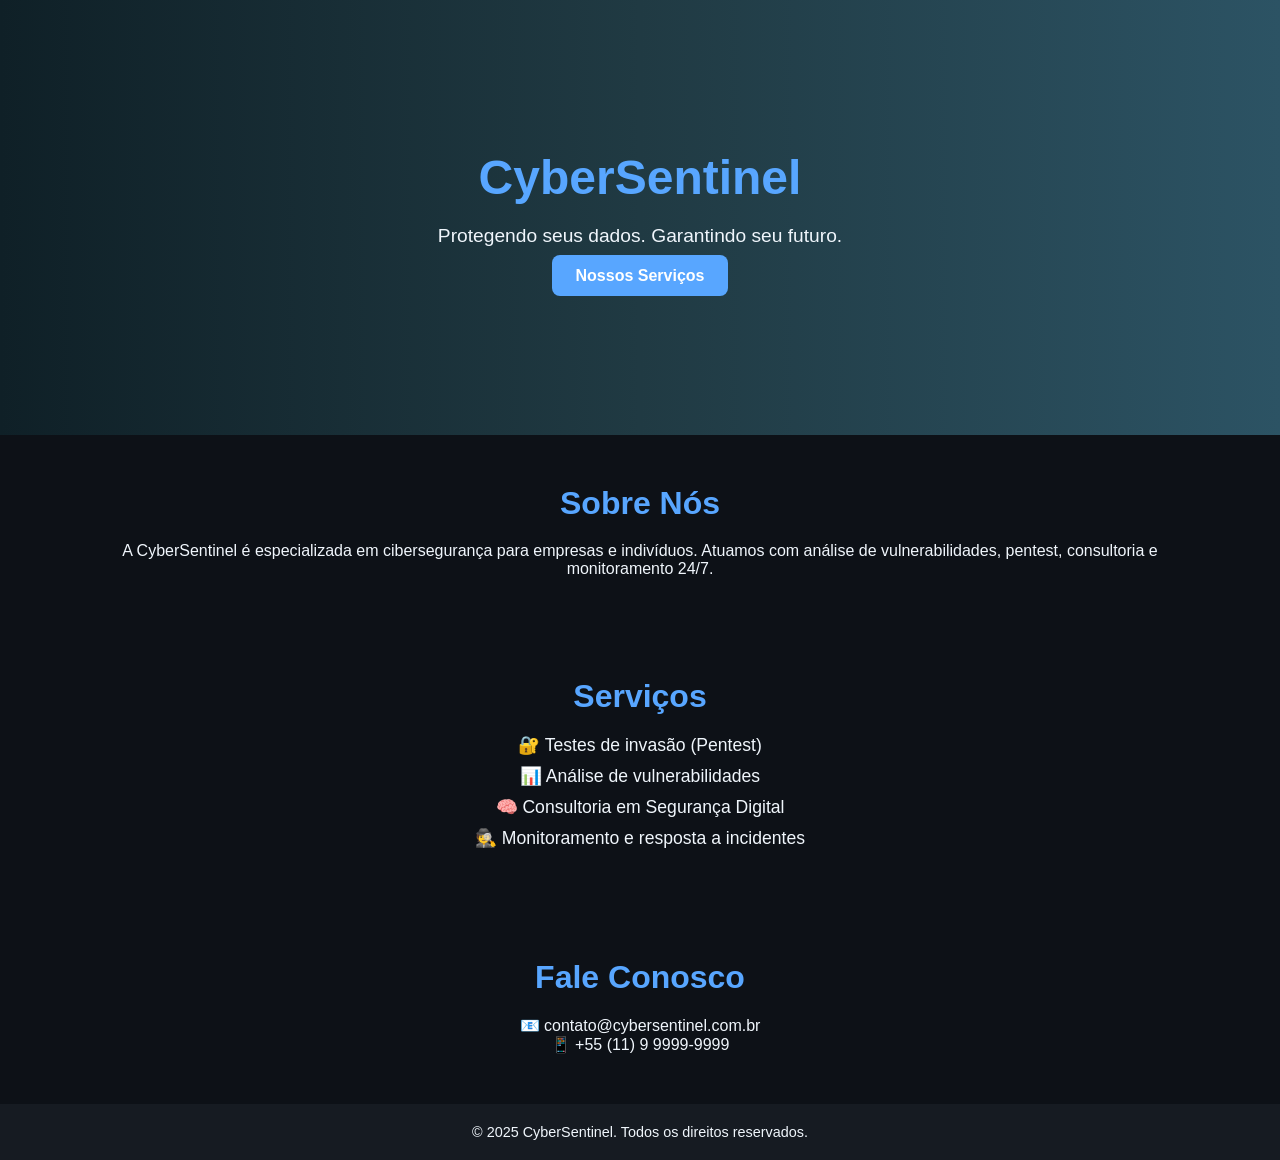
==== index.html @ cd1641e4 "Add files via upload" ====
<!DOCTYPE html>
<html lang="pt-br">
<head>
  <meta charset="UTF-8" />
  <meta name="viewport" content="width=device-width, initial-scale=1.0" />
  <title>CyberSentinel - Segurança da Informação</title>
  <link rel="stylesheet" href="style.css" />
  <link rel="stylesheet" href="https://unpkg.com/aos@2.3.1/dist/aos.css" />
</head>
<body>
  <header class="hero">
    <div class="container">
      <h1 data-aos="fade-down">CyberSentinel</h1>
      <p data-aos="fade-up">Protegendo seus dados. Garantindo seu futuro.</p>
      <a href="#servicos" class="btn" data-aos="zoom-in">Nossos Serviços</a>
    </div>
  </header>

  <section class="sobre" id="sobre">
    <div class="container" data-aos="fade-right">
      <h2>Sobre Nós</h2>
      <p>A CyberSentinel é especializada em cibersegurança para empresas e indivíduos. Atuamos com análise de vulnerabilidades, pentest, consultoria e monitoramento 24/7.</p>
    </div>
  </section>

  <section class="servicos" id="servicos">
    <div class="container" data-aos="fade-left">
      <h2>Serviços</h2>
      <ul>
        <li>🔐 Testes de invasão (Pentest)</li>
        <li>📊 Análise de vulnerabilidades</li>
        <li>🧠 Consultoria em Segurança Digital</li>
        <li>🕵️ Monitoramento e resposta a incidentes</li>
      </ul>
    </div>
  </section>

  <section class="contato" id="contato">
    <div class="container" data-aos="fade-up">
      <h2>Fale Conosco</h2>
      <p>📧 contato@cybersentinel.com.br</p>
      <p>📱 +55 (11) 9 9999-9999</p>
    </div>
  </section>

  <footer>
    <p>&copy; 2025 CyberSentinel. Todos os direitos reservados.</p>
  </footer>

  <script src="https://unpkg.com/aos@2.3.1/dist/aos.js"></script>
  <script src="script.js"></script>
</body>
</html>
---- style.css ----
* {
  margin: 0;
  padding: 0;
  box-sizing: border-box;
}

body {
  font-family: 'Segoe UI', Tahoma, Geneva, Verdana, sans-serif;
  background-color: #0d1117;
  color: #f0f6fc;
  scroll-behavior: smooth;
}

.container {
  max-width: 1100px;
  margin: auto;
  padding: 50px 20px;
  text-align: center;
}

.hero {
  background: linear-gradient(to right, #0f2027, #203a43, #2c5364);
  padding: 100px 20px;
  text-align: center;
}

.hero h1 {
  font-size: 3rem;
  color: #58a6ff;
}

.hero p {
  margin: 20px 0;
  font-size: 1.2rem;
}

.btn {
  padding: 12px 24px;
  background-color: #58a6ff;
  color: #fff;
  border: none;
  text-decoration: none;
  font-weight: bold;
  border-radius: 8px;
  transition: background 0.3s ease;
}

.btn:hover {
  background-color: #1f6feb;
}

section h2 {
  font-size: 2rem;
  margin-bottom: 20px;
  color: #58a6ff;
}

ul {
  list-style: none;
}

ul li {
  margin: 10px 0;
  font-size: 1.1rem;
}

footer {
  background-color: #161b22;
  padding: 20px;
  text-align: center;
  font-size: 0.9rem;
}
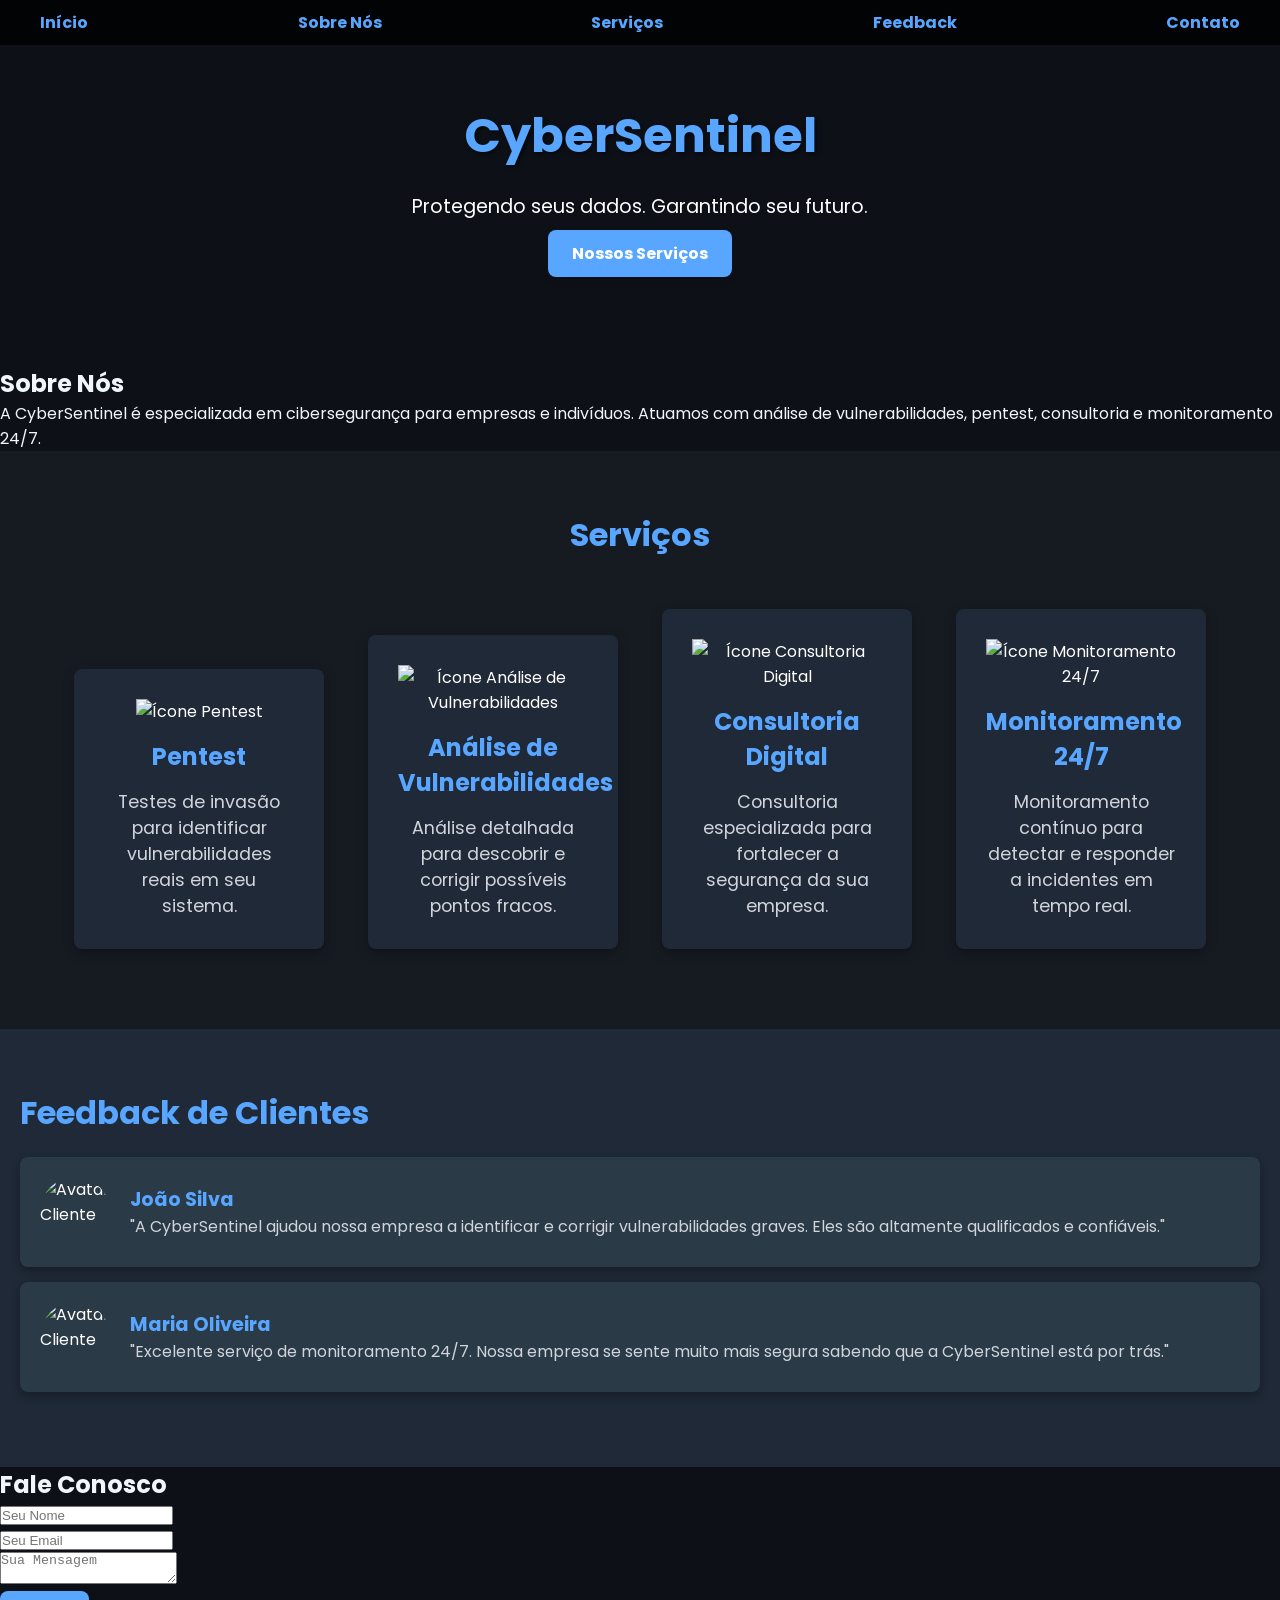
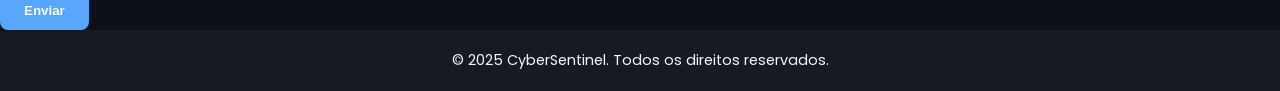
==== commit 7e0db314: "Update index.html" ====
--- a/index.html
+++ b/index.html
@@ -1,53 +1,460 @@
 <!DOCTYPE html>
 <html lang="pt-br">
+
 <head>
-  <meta charset="UTF-8" />
-  <meta name="viewport" content="width=device-width, initial-scale=1.0" />
-  <title>CyberSentinel - Segurança da Informação</title>
-  <link rel="stylesheet" href="style.css" />
-  <link rel="stylesheet" href="https://unpkg.com/aos@2.3.1/dist/aos.css" />
+    <meta charset="UTF-8" />
+    <meta name="viewport" content="width=device-width, initial-scale=1.0" />
+    <meta name="description"
+        content="CyberSentinel oferece soluções de segurança cibernética para proteger dados e informações. Consultoria, pentest e monitoramento 24/7." />
+    <meta name="keywords" content="segurança cibernética, pentest, monitoramento, vulnerabilidades, consultoria" />
+    <title>CyberSentinel - Segurança da Informação</title>
+    <!-- Inclusão da fonte Poppins -->
+    <link href="https://fonts.googleapis.com/css2?family=Poppins:wght@300;400;500;600&display=swap" rel="stylesheet">
+    <!-- Inclusão do AOS para animações -->
+    <link rel="stylesheet" href="https://unpkg.com/aos@2.3.1/dist/aos.css" />
+    <!-- Inclusão do FontAwesome para ícones -->
+    <script src="https://kit.fontawesome.com/a076d05399.js" crossorigin="anonymous"></script>
+    <script src="https://cdn.jsdelivr.net/particles.js/2.0.0/particles.min.js"></script>
+    <style>
+        /* CSS GLOBAL */
+        * {
+            margin: 0;
+            padding: 0;
+            box-sizing: border-box;
+        }
+
+        body {
+            font-family: 'Poppins', sans-serif;
+            background-color: #0d1117;
+            color: #f0f6fc;
+            scroll-behavior: smooth;
+        }
+
+        /* Adicionando o efeito de partículas */
+        #particles-js {
+            position: absolute;
+            width: 100%;
+            height: 100%;
+            top: 0;
+            left: 0;
+            z-index: -1;
+        }
+
+        /* Estilo da seção HERO */
+        .hero {
+            background-image: url('https://wallpapers.com/images/featured/seguranca-cibernetica-ivcowv89j1g1ff4m.jpg');
+            background-size: cover;
+            background-position: center;
+            padding: 100px 20px;
+            text-align: center;
+            color: #fff;
+            position: relative;
+        }
+
+        .hero h1 {
+            font-size: 3rem;
+            color: #58a6ff;
+            text-shadow: 2px 2px 4px rgba(0, 0, 0, 0.6);
+        }
+
+        .hero p {
+            margin: 20px 0;
+            font-size: 1.2rem;
+        }
+
+        .btn {
+            padding: 12px 24px;
+            background-color: #58a6ff;
+            color: #fff;
+            border: none;
+            text-decoration: none;
+            font-weight: bold;
+            border-radius: 8px;
+            transition: background 0.3s ease, transform 0.3s ease;
+            box-shadow: 0px 4px 8px rgba(0, 0, 0, 0.1);
+        }
+
+        .btn:hover {
+            background-color: #1f6feb;
+            transform: scale(1.1);
+            animation: pulse 0.5s ease-in-out;
+        }
+
+        @keyframes pulse {
+            0% {
+                transform: scale(1);
+            }
+
+            50% {
+                transform: scale(1.1);
+            }
+
+            100% {
+                transform: scale(1);
+            }
+        }
+
+        /* Estilos para a seção de SERVIÇOS */
+        .servicos {
+            background-color: #161b22;
+            padding: 60px 20px;
+            color: #fff;
+            text-align: center;
+        }
+
+        .servicos h2 {
+            font-size: 2rem;
+            margin-bottom: 30px;
+            color: #58a6ff;
+        }
+
+        .service-card {
+            display: inline-block;
+            width: 250px;
+            background: #1f2937;
+            margin: 20px;
+            padding: 30px;
+            border-radius: 8px;
+            text-align: center;
+            transition: transform 0.3s ease, box-shadow 0.3s ease;
+            box-shadow: 0px 4px 12px rgba(0, 0, 0, 0.3);
+        }
+
+        .service-card:hover {
+            transform: translateY(-10px);
+            box-shadow: 0px 6px 18px rgba(0, 0, 0, 0.5);
+        }
+
+        .service-card h3 {
+            font-size: 1.5rem;
+            margin-bottom: 15px;
+            color: #58a6ff;
+        }
+
+        .service-card p {
+            font-size: 1.1rem;
+            color: #d1d5db;
+        }
+
+        .service-card img {
+            width: 50px;
+            height: 50px;
+            margin-bottom: 15px;
+        }
+
+        .social-icons a {
+            font-size: 2rem;
+            color: #58a6ff;
+            margin: 0 15px;
+            transition: color 0.3s ease;
+        }
+
+        .social-icons a:hover {
+            color: #1f6feb;
+        }
+
+        footer {
+            background-color: #161b22;
+            padding: 20px;
+            text-align: center;
+            font-size: 0.9rem;
+        }
+
+        /* Responsividade */
+        @media (max-width: 768px) {
+            .hero h1 {
+                font-size: 2.5rem;
+            }
+
+            .btn {
+                padding: 10px 20px;
+            }
+
+            .service-card {
+                width: 100%;
+                margin: 10px 0;
+            }
+        }
+
+        /* Estilo da seção Feedback */
+        .feedback-section {
+            padding: 60px 20px;
+            background-color: #1f2937;
+            color: #fff;
+        }
+
+        .feedback-section h2 {
+            font-size: 2rem;
+            color: #58a6ff;
+            margin-bottom: 20px;
+        }
+
+        .feedback-card {
+            background-color: #2a3a47;
+            padding: 20px;
+            border-radius: 8px;
+            margin: 15px 0;
+            box-shadow: 0 4px 10px rgba(0, 0, 0, 0.3);
+            transition: transform 0.3s ease, box-shadow 0.3s ease;
+            display: flex;
+            align-items: center;
+            justify-content: start;
+        }
+
+        .feedback-card:hover {
+            transform: translateY(-10px);
+            box-shadow: 0 6px 18px rgba(0, 0, 0, 0.5);
+        }
+
+        .feedback-card img {
+            width: 70px;
+            height: 70px;
+            border-radius: 50%;
+            margin-right: 20px;
+        }
+
+        .feedback-card .name {
+            font-size: 1.2rem;
+            font-weight: bold;
+            color: #58a6ff;
+        }
+
+        .feedback-card .message {
+            font-size: 1rem;
+            color: #d1d5db;
+        }
+
+        /* Ajustando as redes sociais acima da seção Hero */
+        .social-icons {
+            position: absolute;
+            top: 20px;
+            right: 20px;
+            z-index: 10;
+        }
+
+        /* Menu Interativo */
+        .navbar {
+            position: fixed;
+            top: 0;
+            left: 0;
+            width: 100%;
+            background: rgba(0, 0, 0, 0.8);
+            padding: 10px 20px;
+            display: flex;
+            justify-content: space-between;
+            align-items: center;
+            z-index: 20;
+        }
+
+        .navbar a {
+            color: #58a6ff;
+            text-decoration: none;
+            font-weight: bold;
+            margin: 0 20px;
+            transition: color 0.3s ease;
+        }
+
+        .navbar a:hover {
+            color: #1f6feb;
+        }
+    </style>
 </head>
+
 <body>
-  <header class="hero">
-    <div class="container">
-      <h1 data-aos="fade-down">CyberSentinel</h1>
-      <p data-aos="fade-up">Protegendo seus dados. Garantindo seu futuro.</p>
-      <a href="#servicos" class="btn" data-aos="zoom-in">Nossos Serviços</a>
+    <!-- Menu Interativo -->
+    <nav class="navbar">
+        <a href="#hero">Início</a>
+        <a href="#sobre">Sobre Nós</a>
+        <a href="#servicos">Serviços</a>
+        <a href="#feedback">Feedback</a>
+        <a href="#contato">Contato</a>
+    </nav>
+
+    <!-- REDES SOCIAIS NO CANTO SUPERIOR DIREITO -->
+    <div class="social-icons">
+        <a href="https://facebook.com" class="social-icon"><i class="fab fa-facebook"></i></a>
+        <a href="https://twitter.com" class="social-icon"><i class="fab fa-twitter"></i></a>
+        <a href="https://linkedin.com" class="social-icon"><i class="fab fa-linkedin"></i></a>
     </div>
-  </header>
-
-  <section class="sobre" id="sobre">
-    <div class="container" data-aos="fade-right">
-      <h2>Sobre Nós</h2>
-      <p>A CyberSentinel é especializada em cibersegurança para empresas e indivíduos. Atuamos com análise de vulnerabilidades, pentest, consultoria e monitoramento 24/7.</p>
-    </div>
-  </section>
-
-  <section class="servicos" id="servicos">
-    <div class="container" data-aos="fade-left">
-      <h2>Serviços</h2>
-      <ul>
-        <li>🔐 Testes de invasão (Pentest)</li>
-        <li>📊 Análise de vulnerabilidades</li>
-        <li>🧠 Consultoria em Segurança Digital</li>
-        <li>🕵️ Monitoramento e resposta a incidentes</li>
-      </ul>
-    </div>
-  </section>
-
-  <section class="contato" id="contato">
-    <div class="container" data-aos="fade-up">
-      <h2>Fale Conosco</h2>
-      <p>📧 contato@cybersentinel.com.br</p>
-      <p>📱 +55 (11) 9 9999-9999</p>
-    </div>
-  </section>
-
-  <footer>
-    <p>&copy; 2025 CyberSentinel. Todos os direitos reservados.</p>
-  </footer>
-
-  <script src="https://unpkg.com/aos@2.3.1/dist/aos.js"></script>
-  <script src="script.js"></script>
+
+    <!-- SEÇÃO HERO -->
+    <header class="hero" id="hero">
+        <div id="particles-js"></div>
+        <div class="container">
+            <h1 data-aos="fade-down">CyberSentinel</h1>
+            <p data-aos="fade-up">Protegendo seus dados. Garantindo seu futuro.</p>
+            <a href="#servicos" class="btn" data-aos="zoom-in">Nossos Serviços</a>
+        </div>
+    </header>
+
+    <!-- SEÇÃO SOBRE -->
+    <section class="sobre" id="sobre">
+        <div class="container" data-aos="fade-right">
+            <h2>Sobre Nós</h2>
+            <p>A CyberSentinel é especializada em cibersegurança para empresas e indivíduos. Atuamos com análise de
+                vulnerabilidades, pentest, consultoria e monitoramento 24/7.</p>
+        </div>
+    </section>
+
+    <!-- SEÇÃO SERVIÇOS -->
+    <section class="servicos" id="servicos">
+        <div class="container" data-aos="fade-left">
+            <h2>Serviços</h2>
+            <div class="service-card" data-aos="zoom-in" data-aos-delay="100">
+                <img src="https://encrypted-tbn0.gstatic.com/images?q=tbn:ANd9GcQRr1eYI0OAPCN30xiQvsGrLA5TLeiziCb1Kg&s"
+                    alt="Ícone Pentest">
+                <h3>Pentest</h3>
+                <p>Testes de invasão para identificar vulnerabilidades reais em seu sistema.</p>
+            </div>
+            <div class="service-card" data-aos="zoom-in" data-aos-delay="200">
+                <img src="https://encrypted-tbn0.gstatic.com/images?q=tbn:ANd9GcRwndGX9EB9E2AY7FvC5d1RxBGvM9yfl_ioig&s"
+                    alt="Ícone Análise de Vulnerabilidades">
+                <h3>Análise de Vulnerabilidades</h3>
+                <p>Análise detalhada para descobrir e corrigir possíveis pontos fracos.</p>
+            </div>
+            <div class="service-card" data-aos="zoom-in" data-aos-delay="300">
+                <img src="https://img.freepik.com/vetores-premium/ilustracao-vetorial-de-conceito-de-tecnologia-com-elementos-de-estilo-plano-de-design-de-consultoria_1226483-4088.jpg?semt=ais_hybrid&w=740"
+                    alt="Ícone Consultoria Digital">
+                <h3>Consultoria Digital</h3>
+                <p>Consultoria especializada para fortalecer a segurança da sua empresa.</p>
+            </div>
+            <div class="service-card" data-aos="zoom-in" data-aos-delay="400">
+                <img src="https://encrypted-tbn0.gstatic.com/images?q=tbn:ANd9GcQo4oqRuSRe3MHFH_8yoaYFVNonw5EitlNg-w&s"
+                    alt="Ícone Monitoramento 24/7">
+                <h3>Monitoramento 24/7</h3>
+                <p>Monitoramento contínuo para detectar e responder a incidentes em tempo real.</p>
+            </div>
+        </div>
+    </section>
+
+    <!-- SEÇÃO FEEDBACK -->
+    <section class="feedback-section" id="feedback">
+        <div class="container" data-aos="fade-up">
+            <h2>Feedback de Clientes</h2>
+            <div class="feedback-card" data-aos="zoom-in" data-aos-delay="100">
+                <img src="https://via.placeholder.com/70" alt="Avatar Cliente">
+                <div>
+                    <div class="name">João Silva</div>
+                    <div class="message">"A CyberSentinel ajudou nossa empresa a identificar e corrigir vulnerabilidades
+                        graves. Eles são altamente qualificados e confiáveis."</div>
+                </div>
+            </div>
+            <div class="feedback-card" data-aos="zoom-in" data-aos-delay="200">
+                <img src="https://via.placeholder.com/70" alt="Avatar Cliente">
+                <div>
+                    <div class="name">Maria Oliveira</div>
+                    <div class="message">"Excelente serviço de monitoramento 24/7. Nossa empresa se sente muito mais
+                        segura sabendo que a CyberSentinel está por trás."</div>
+                </div>
+            </div>
+        </div>
+    </section>
+
+    <!-- SEÇÃO CONTATO -->
+    <section class="contato" id="contato">
+        <div class="container" data-aos="fade-up">
+            <h2>Fale Conosco</h2>
+            <form action="" method="POST">
+                <input type="text" placeholder="Seu Nome" required><br>
+                <input type="email" placeholder="Seu Email" required><br>
+                <textarea placeholder="Sua Mensagem" required></textarea><br>
+                <button type="submit" class="btn">Enviar</button>
+            </form>
+        </div>
+    </section>
+
+    <!-- RODAPÉ -->
+    <footer>
+        <p>&copy; 2025 CyberSentinel. Todos os direitos reservados.</p>
+    </footer>
+
+    <!-- SCRIPT AOS PARA ANIMAÇÕES -->
+    <script src="https://unpkg.com/aos@2.3.1/dist/aos.js"></script>
+    <script>
+        // Inicialização do AOS
+        AOS.init({
+            duration: 1200,
+        });
+
+        // Partículas
+        particlesJS("particles-js", {
+            particles: {
+                number: {
+                    value: 80,
+                    density: {
+                        enable: true,
+                        value_area: 800
+                    }
+                },
+                color: {
+                    value: "#ffffff"
+                },
+                shape: {
+                    type: "circle",
+                    stroke: {
+                        width: 0,
+                        color: "#000000"
+                    }
+                },
+                opacity: {
+                    value: 0.5,
+                    random: true,
+                    anim: {
+                        enable: true,
+                        speed: 1,
+                        opacity_min: 0.1,
+                        sync: false
+                    }
+                },
+                size: {
+                    value: 3,
+                    random: true,
+                    anim: {
+                        enable: true,
+                        speed: 40,
+                        size_min: 0.1,
+                        sync: false
+                    }
+                },
+                line_linked: {
+                    enable: true,
+                    distance: 150,
+                    color: "#ffffff",
+                    opacity: 0.4,
+                    width: 1
+                },
+                move: {
+                    enable: true,
+                    speed: 6,
+                    direction: "none",
+                    random: true,
+                    straight: false,
+                    out_mode: "out",
+                    bounce: false,
+                    attract: {
+                        enable: false,
+                        rotateX: 600,
+                        rotateY: 1200
+                    }
+                }
+            },
+            interactivity: {
+                detect_on: "canvas",
+                events: {
+                    onhover: {
+                        enable: true,
+                        mode: "repulse"
+                    },
+                    onclick: {
+                        enable: true,
+                        mode: "push"
+                    },
+                    resize: true
+                }
+            },
+            retina_detect: true
+        });
+    </script>
 </body>
+
 </html>
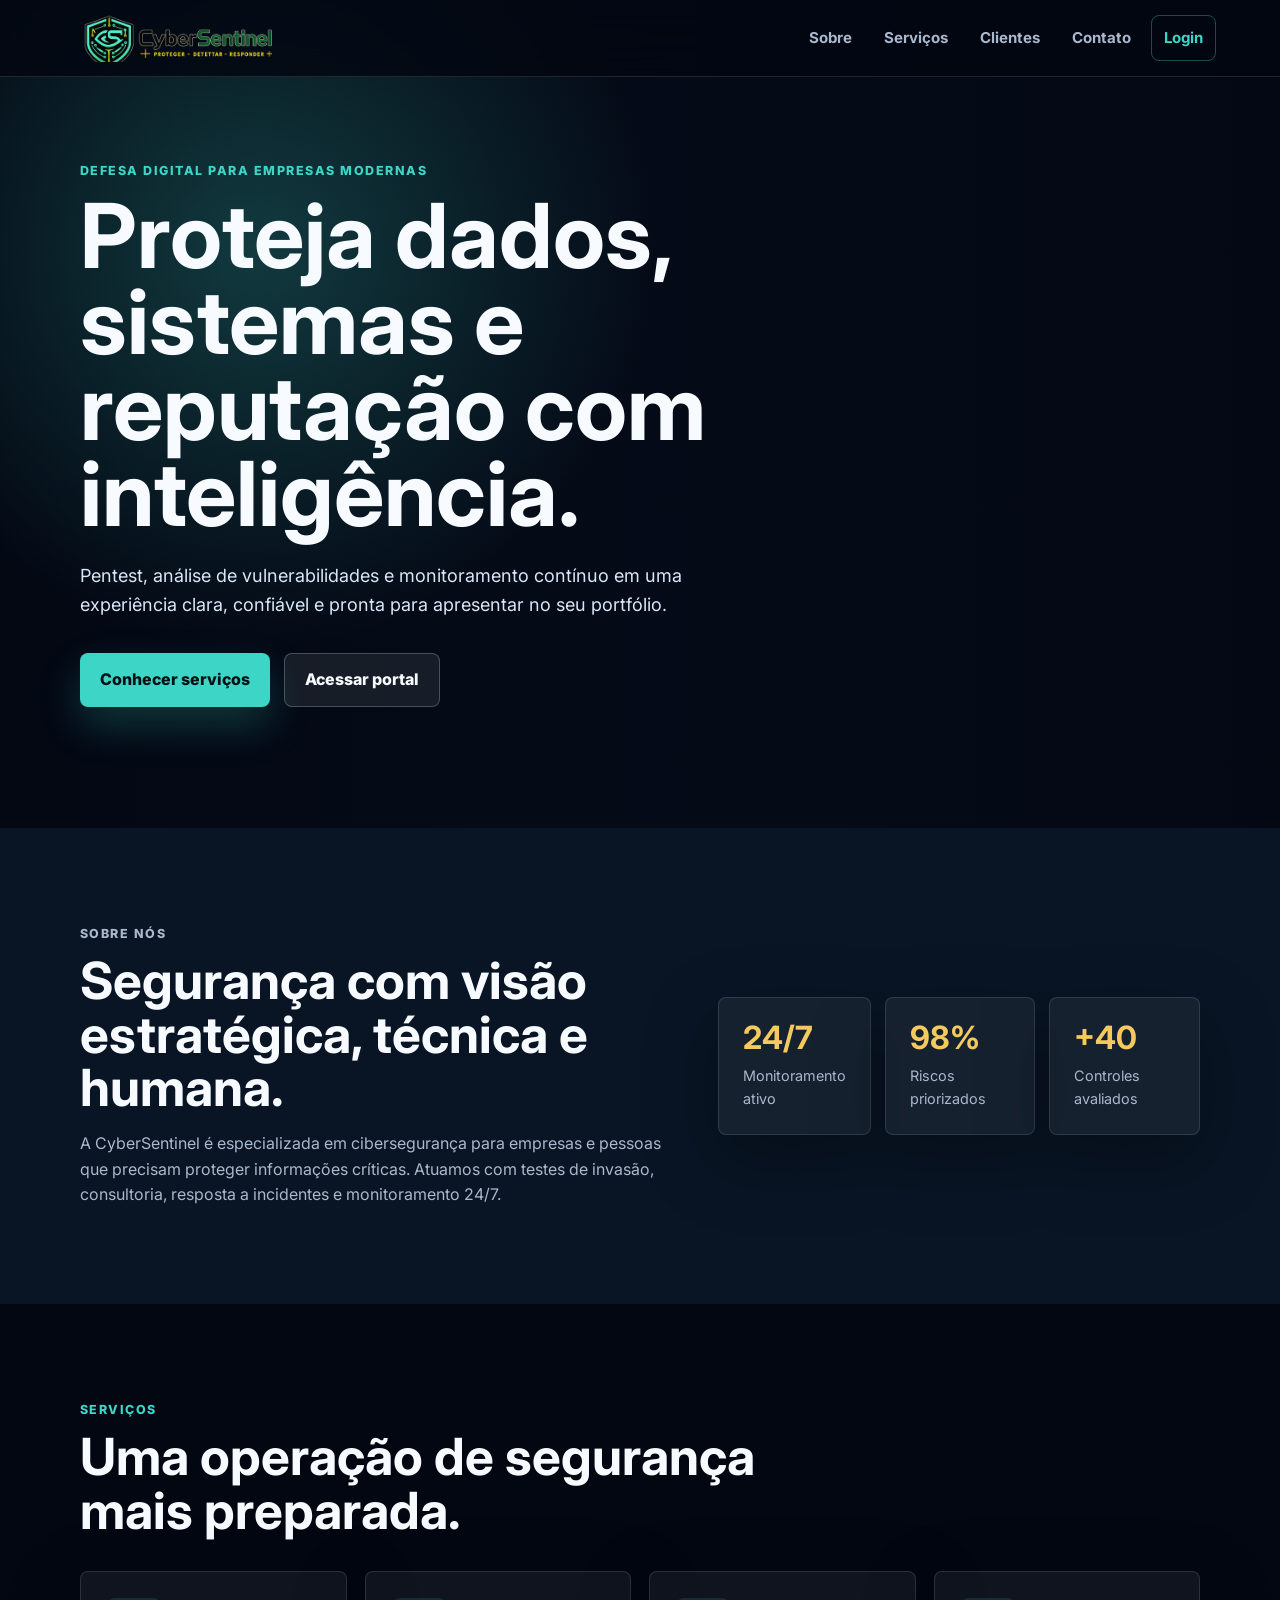
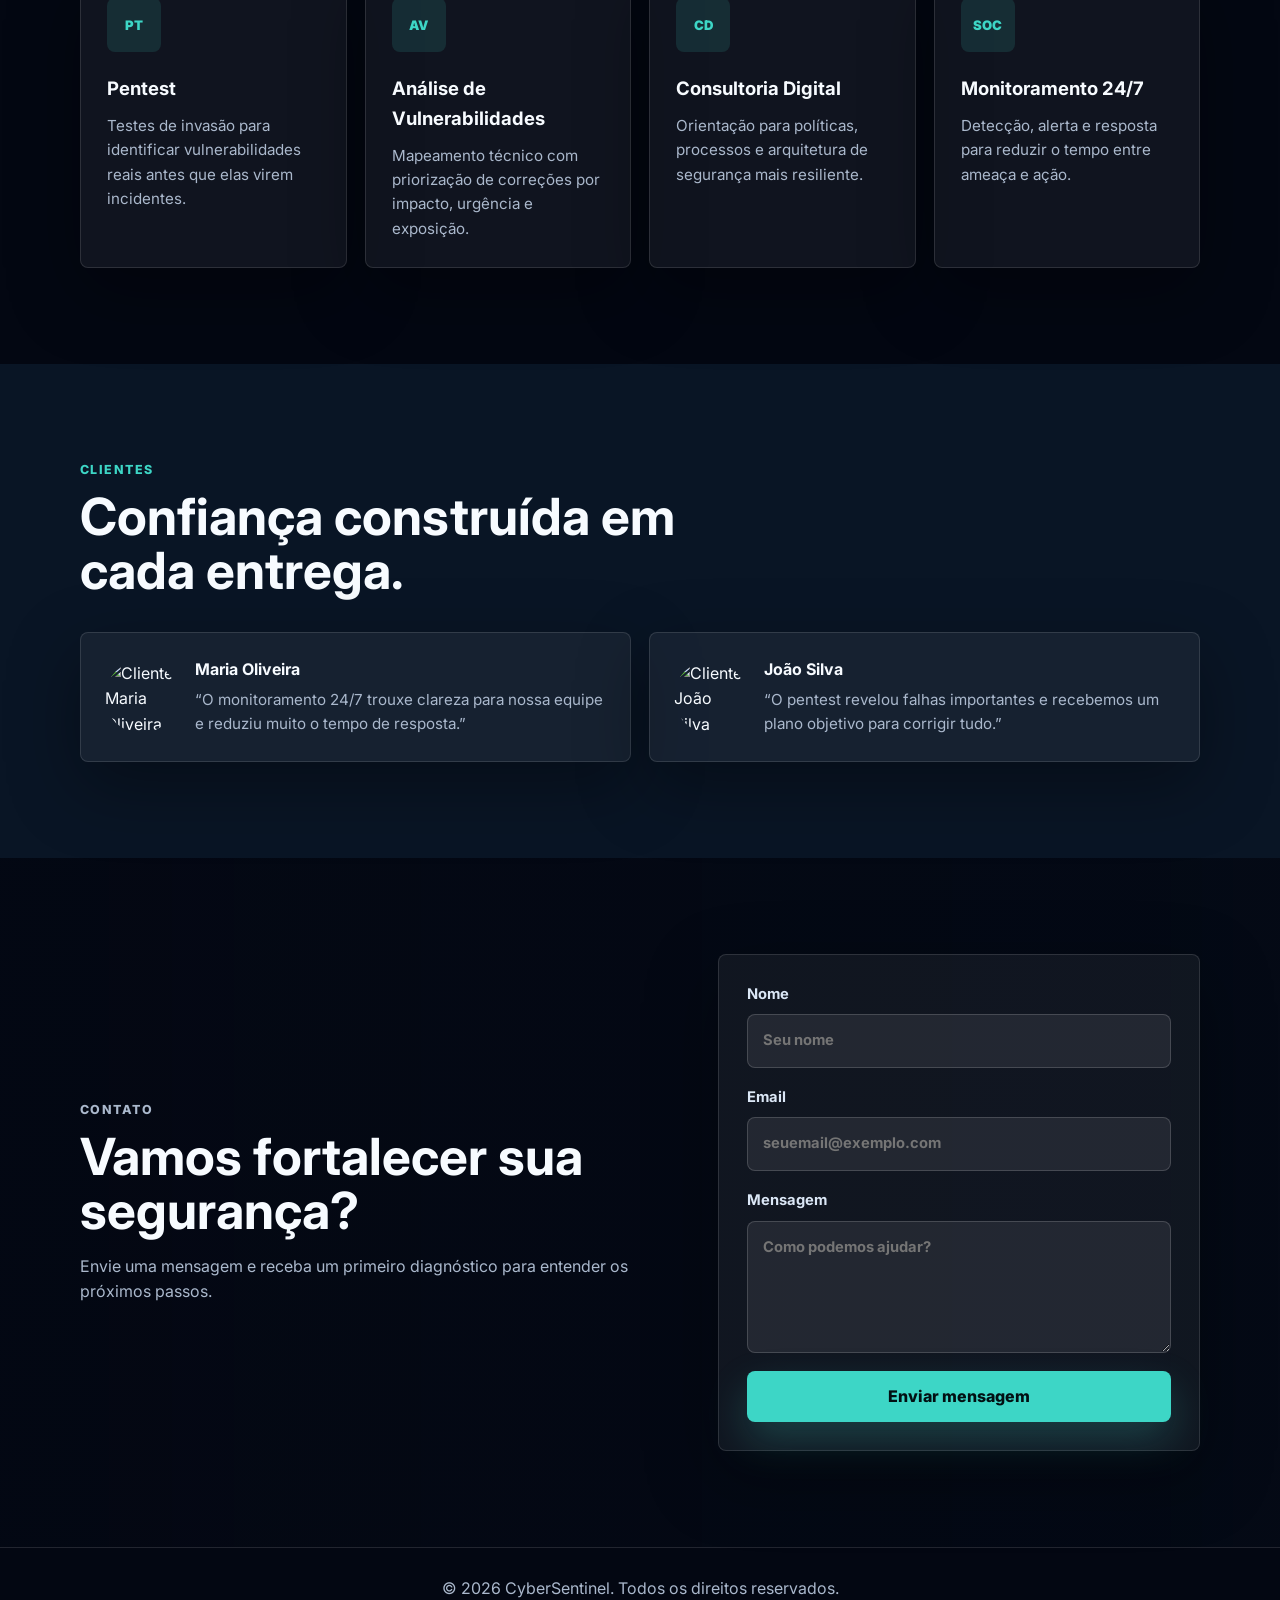
==== commit 41166619: "Add files via upload" ====
--- a/index.html
+++ b/index.html
@@ -2,459 +2,175 @@
 <html lang="pt-br">
 
 <head>
-    <meta charset="UTF-8" />
-    <meta name="viewport" content="width=device-width, initial-scale=1.0" />
+    <meta charset="UTF-8">
+    <meta name="viewport" content="width=device-width, initial-scale=1.0">
     <meta name="description"
-        content="CyberSentinel oferece soluções de segurança cibernética para proteger dados e informações. Consultoria, pentest e monitoramento 24/7." />
-    <meta name="keywords" content="segurança cibernética, pentest, monitoramento, vulnerabilidades, consultoria" />
-    <title>CyberSentinel - Segurança da Informação</title>
-    <!-- Inclusão da fonte Poppins -->
-    <link href="https://fonts.googleapis.com/css2?family=Poppins:wght@300;400;500;600&display=swap" rel="stylesheet">
-    <!-- Inclusão do AOS para animações -->
-    <link rel="stylesheet" href="https://unpkg.com/aos@2.3.1/dist/aos.css" />
-    <!-- Inclusão do FontAwesome para ícones -->
-    <script src="https://kit.fontawesome.com/a076d05399.js" crossorigin="anonymous"></script>
-    <script src="https://cdn.jsdelivr.net/particles.js/2.0.0/particles.min.js"></script>
-    <style>
-        /* CSS GLOBAL */
-        * {
-            margin: 0;
-            padding: 0;
-            box-sizing: border-box;
-        }
-
-        body {
-            font-family: 'Poppins', sans-serif;
-            background-color: #0d1117;
-            color: #f0f6fc;
-            scroll-behavior: smooth;
-        }
-
-        /* Adicionando o efeito de partículas */
-        #particles-js {
-            position: absolute;
-            width: 100%;
-            height: 100%;
-            top: 0;
-            left: 0;
-            z-index: -1;
-        }
-
-        /* Estilo da seção HERO */
-        .hero {
-            background-image: url('https://wallpapers.com/images/featured/seguranca-cibernetica-ivcowv89j1g1ff4m.jpg');
-            background-size: cover;
-            background-position: center;
-            padding: 100px 20px;
-            text-align: center;
-            color: #fff;
-            position: relative;
-        }
-
-        .hero h1 {
-            font-size: 3rem;
-            color: #58a6ff;
-            text-shadow: 2px 2px 4px rgba(0, 0, 0, 0.6);
-        }
-
-        .hero p {
-            margin: 20px 0;
-            font-size: 1.2rem;
-        }
-
-        .btn {
-            padding: 12px 24px;
-            background-color: #58a6ff;
-            color: #fff;
-            border: none;
-            text-decoration: none;
-            font-weight: bold;
-            border-radius: 8px;
-            transition: background 0.3s ease, transform 0.3s ease;
-            box-shadow: 0px 4px 8px rgba(0, 0, 0, 0.1);
-        }
-
-        .btn:hover {
-            background-color: #1f6feb;
-            transform: scale(1.1);
-            animation: pulse 0.5s ease-in-out;
-        }
-
-        @keyframes pulse {
-            0% {
-                transform: scale(1);
-            }
-
-            50% {
-                transform: scale(1.1);
-            }
-
-            100% {
-                transform: scale(1);
-            }
-        }
-
-        /* Estilos para a seção de SERVIÇOS */
-        .servicos {
-            background-color: #161b22;
-            padding: 60px 20px;
-            color: #fff;
-            text-align: center;
-        }
-
-        .servicos h2 {
-            font-size: 2rem;
-            margin-bottom: 30px;
-            color: #58a6ff;
-        }
-
-        .service-card {
-            display: inline-block;
-            width: 250px;
-            background: #1f2937;
-            margin: 20px;
-            padding: 30px;
-            border-radius: 8px;
-            text-align: center;
-            transition: transform 0.3s ease, box-shadow 0.3s ease;
-            box-shadow: 0px 4px 12px rgba(0, 0, 0, 0.3);
-        }
-
-        .service-card:hover {
-            transform: translateY(-10px);
-            box-shadow: 0px 6px 18px rgba(0, 0, 0, 0.5);
-        }
-
-        .service-card h3 {
-            font-size: 1.5rem;
-            margin-bottom: 15px;
-            color: #58a6ff;
-        }
-
-        .service-card p {
-            font-size: 1.1rem;
-            color: #d1d5db;
-        }
-
-        .service-card img {
-            width: 50px;
-            height: 50px;
-            margin-bottom: 15px;
-        }
-
-        .social-icons a {
-            font-size: 2rem;
-            color: #58a6ff;
-            margin: 0 15px;
-            transition: color 0.3s ease;
-        }
-
-        .social-icons a:hover {
-            color: #1f6feb;
-        }
-
-        footer {
-            background-color: #161b22;
-            padding: 20px;
-            text-align: center;
-            font-size: 0.9rem;
-        }
-
-        /* Responsividade */
-        @media (max-width: 768px) {
-            .hero h1 {
-                font-size: 2.5rem;
-            }
-
-            .btn {
-                padding: 10px 20px;
-            }
-
-            .service-card {
-                width: 100%;
-                margin: 10px 0;
-            }
-        }
-
-        /* Estilo da seção Feedback */
-        .feedback-section {
-            padding: 60px 20px;
-            background-color: #1f2937;
-            color: #fff;
-        }
-
-        .feedback-section h2 {
-            font-size: 2rem;
-            color: #58a6ff;
-            margin-bottom: 20px;
-        }
-
-        .feedback-card {
-            background-color: #2a3a47;
-            padding: 20px;
-            border-radius: 8px;
-            margin: 15px 0;
-            box-shadow: 0 4px 10px rgba(0, 0, 0, 0.3);
-            transition: transform 0.3s ease, box-shadow 0.3s ease;
-            display: flex;
-            align-items: center;
-            justify-content: start;
-        }
-
-        .feedback-card:hover {
-            transform: translateY(-10px);
-            box-shadow: 0 6px 18px rgba(0, 0, 0, 0.5);
-        }
-
-        .feedback-card img {
-            width: 70px;
-            height: 70px;
-            border-radius: 50%;
-            margin-right: 20px;
-        }
-
-        .feedback-card .name {
-            font-size: 1.2rem;
-            font-weight: bold;
-            color: #58a6ff;
-        }
-
-        .feedback-card .message {
-            font-size: 1rem;
-            color: #d1d5db;
-        }
-
-        /* Ajustando as redes sociais acima da seção Hero */
-        .social-icons {
-            position: absolute;
-            top: 20px;
-            right: 20px;
-            z-index: 10;
-        }
-
-        /* Menu Interativo */
-        .navbar {
-            position: fixed;
-            top: 0;
-            left: 0;
-            width: 100%;
-            background: rgba(0, 0, 0, 0.8);
-            padding: 10px 20px;
-            display: flex;
-            justify-content: space-between;
-            align-items: center;
-            z-index: 20;
-        }
-
-        .navbar a {
-            color: #58a6ff;
-            text-decoration: none;
-            font-weight: bold;
-            margin: 0 20px;
-            transition: color 0.3s ease;
-        }
-
-        .navbar a:hover {
-            color: #1f6feb;
-        }
-    </style>
+        content="CyberSentinel oferece soluções de segurança cibernética, pentest, consultoria e monitoramento 24/7.">
+    <meta name="keywords" content="segurança cibernética, pentest, monitoramento, vulnerabilidades, consultoria">
+    <title>CyberSentinel | Segurança da Informação</title>
+    <link rel="preconnect" href="https://fonts.googleapis.com">
+    <link rel="preconnect" href="https://fonts.gstatic.com" crossorigin>
+    <link href="https://fonts.googleapis.com/css2?family=Inter:wght@400;500;600;700;800&display=swap" rel="stylesheet">
+    <link rel="stylesheet" href="https://unpkg.com/aos@2.3.1/dist/aos.css">
+    <link rel="stylesheet" href="css/styles.css">
 </head>
 
 <body>
-    <!-- Menu Interativo -->
-    <nav class="navbar">
-        <a href="#hero">Início</a>
-        <a href="#sobre">Sobre Nós</a>
-        <a href="#servicos">Serviços</a>
-        <a href="#feedback">Feedback</a>
-        <a href="#contato">Contato</a>
+    <nav class="navbar" aria-label="Menu principal">
+        <a class="brand" href="#hero">
+            <img class="brand-logo" src="assets/img/CyberSentinel.png" alt="CyberSentinel">
+        </a>
+        <button class="menu-toggle" type="button" aria-label="Abrir menu" aria-expanded="false">
+            <span></span>
+            <span></span>
+            <span></span>
+        </button>
+        <div class="nav-links">
+            <a href="#sobre">Sobre</a>
+            <a href="#servicos">Serviços</a>
+            <a href="#feedback">Clientes</a>
+            <a href="#contato">Contato</a>
+            <a class="nav-login" href="login.html">Login</a>
+        </div>
     </nav>
 
-    <!-- REDES SOCIAIS NO CANTO SUPERIOR DIREITO -->
-    <div class="social-icons">
-        <a href="https://facebook.com" class="social-icon"><i class="fab fa-facebook"></i></a>
-        <a href="https://twitter.com" class="social-icon"><i class="fab fa-twitter"></i></a>
-        <a href="https://linkedin.com" class="social-icon"><i class="fab fa-linkedin"></i></a>
-    </div>
-
-    <!-- SEÇÃO HERO -->
     <header class="hero" id="hero">
-        <div id="particles-js"></div>
-        <div class="container">
-            <h1 data-aos="fade-down">CyberSentinel</h1>
-            <p data-aos="fade-up">Protegendo seus dados. Garantindo seu futuro.</p>
-            <a href="#servicos" class="btn" data-aos="zoom-in">Nossos Serviços</a>
+        <div id="particles-js" aria-hidden="true"></div>
+        <div class="hero-overlay"></div>
+        <div class="container hero-content">
+            <p class="eyebrow" data-aos="fade-up">Defesa digital para empresas modernas</p>
+            <h1 data-aos="fade-up" data-aos-delay="100">Proteja dados, sistemas e reputação com inteligência.</h1>
+            <p class="hero-copy" data-aos="fade-up" data-aos-delay="180">
+                Pentest, análise de vulnerabilidades e monitoramento contínuo em uma experiência clara,
+                confiável e pronta para apresentar no seu portfólio.
+            </p>
+            <div class="hero-actions" data-aos="fade-up" data-aos-delay="260">
+                <a class="btn btn-primary" href="#servicos">Conhecer serviços</a>
+                <a class="btn btn-secondary" href="login.html">Acessar portal</a>
+            </div>
         </div>
     </header>
 
-    <!-- SEÇÃO SOBRE -->
-    <section class="sobre" id="sobre">
-        <div class="container" data-aos="fade-right">
-            <h2>Sobre Nós</h2>
-            <p>A CyberSentinel é especializada em cibersegurança para empresas e indivíduos. Atuamos com análise de
-                vulnerabilidades, pentest, consultoria e monitoramento 24/7.</p>
-        </div>
-    </section>
-
-    <!-- SEÇÃO SERVIÇOS -->
-    <section class="servicos" id="servicos">
-        <div class="container" data-aos="fade-left">
-            <h2>Serviços</h2>
-            <div class="service-card" data-aos="zoom-in" data-aos-delay="100">
-                <img src="https://encrypted-tbn0.gstatic.com/images?q=tbn:ANd9GcQRr1eYI0OAPCN30xiQvsGrLA5TLeiziCb1Kg&s"
-                    alt="Ícone Pentest">
-                <h3>Pentest</h3>
-                <p>Testes de invasão para identificar vulnerabilidades reais em seu sistema.</p>
-            </div>
-            <div class="service-card" data-aos="zoom-in" data-aos-delay="200">
-                <img src="https://encrypted-tbn0.gstatic.com/images?q=tbn:ANd9GcRwndGX9EB9E2AY7FvC5d1RxBGvM9yfl_ioig&s"
-                    alt="Ícone Análise de Vulnerabilidades">
-                <h3>Análise de Vulnerabilidades</h3>
-                <p>Análise detalhada para descobrir e corrigir possíveis pontos fracos.</p>
-            </div>
-            <div class="service-card" data-aos="zoom-in" data-aos-delay="300">
-                <img src="https://img.freepik.com/vetores-premium/ilustracao-vetorial-de-conceito-de-tecnologia-com-elementos-de-estilo-plano-de-design-de-consultoria_1226483-4088.jpg?semt=ais_hybrid&w=740"
-                    alt="Ícone Consultoria Digital">
-                <h3>Consultoria Digital</h3>
-                <p>Consultoria especializada para fortalecer a segurança da sua empresa.</p>
-            </div>
-            <div class="service-card" data-aos="zoom-in" data-aos-delay="400">
-                <img src="https://encrypted-tbn0.gstatic.com/images?q=tbn:ANd9GcQo4oqRuSRe3MHFH_8yoaYFVNonw5EitlNg-w&s"
-                    alt="Ícone Monitoramento 24/7">
-                <h3>Monitoramento 24/7</h3>
-                <p>Monitoramento contínuo para detectar e responder a incidentes em tempo real.</p>
-            </div>
-        </div>
-    </section>
-
-    <!-- SEÇÃO FEEDBACK -->
-    <section class="feedback-section" id="feedback">
-        <div class="container" data-aos="fade-up">
-            <h2>Feedback de Clientes</h2>
-            <div class="feedback-card" data-aos="zoom-in" data-aos-delay="100">
-                <img src="https://via.placeholder.com/70" alt="Avatar Cliente">
-                <div>
-                    <div class="name">João Silva</div>
-                    <div class="message">"A CyberSentinel ajudou nossa empresa a identificar e corrigir vulnerabilidades
-                        graves. Eles são altamente qualificados e confiáveis."</div>
+    <main>
+        <section class="sobre section-band" id="sobre">
+            <div class="container split-layout">
+                <div data-aos="fade-right">
+                    <p class="section-kicker">Sobre nós</p>
+                    <h2>Segurança com visão estratégica, técnica e humana.</h2>
+                    <p>
+                        A CyberSentinel é especializada em cibersegurança para empresas e pessoas que precisam
+                        proteger informações críticas. Atuamos com testes de invasão, consultoria, resposta a
+                        incidentes e monitoramento 24/7.
+                    </p>
+                </div>
+                <div class="metrics-panel" data-aos="fade-left">
+                    <div>
+                        <strong>24/7</strong>
+                        <span>Monitoramento ativo</span>
+                    </div>
+                    <div>
+                        <strong>98%</strong>
+                        <span>Riscos priorizados</span>
+                    </div>
+                    <div>
+                        <strong>+40</strong>
+                        <span>Controles avaliados</span>
+                    </div>
                 </div>
             </div>
-            <div class="feedback-card" data-aos="zoom-in" data-aos-delay="200">
-                <img src="https://via.placeholder.com/70" alt="Avatar Cliente">
-                <div>
-                    <div class="name">Maria Oliveira</div>
-                    <div class="message">"Excelente serviço de monitoramento 24/7. Nossa empresa se sente muito mais
-                        segura sabendo que a CyberSentinel está por trás."</div>
+        </section>
+
+        <section class="servicos" id="servicos">
+            <div class="container">
+                <div class="section-heading" data-aos="fade-up">
+                    <p class="section-kicker">Serviços</p>
+                    <h2>Uma operação de segurança mais preparada.</h2>
+                </div>
+                <div class="service-grid">
+                    <article class="service-card" data-aos="zoom-in" data-aos-delay="100">
+                        <div class="service-icon">PT</div>
+                        <h3>Pentest</h3>
+                        <p>Testes de invasão para identificar vulnerabilidades reais antes que elas virem incidentes.</p>
+                    </article>
+                    <article class="service-card" data-aos="zoom-in" data-aos-delay="180">
+                        <div class="service-icon">AV</div>
+                        <h3>Análise de Vulnerabilidades</h3>
+                        <p>Mapeamento técnico com priorização de correções por impacto, urgência e exposição.</p>
+                    </article>
+                    <article class="service-card" data-aos="zoom-in" data-aos-delay="260">
+                        <div class="service-icon">CD</div>
+                        <h3>Consultoria Digital</h3>
+                        <p>Orientação para políticas, processos e arquitetura de segurança mais resiliente.</p>
+                    </article>
+                    <article class="service-card" data-aos="zoom-in" data-aos-delay="340">
+                        <div class="service-icon">SOC</div>
+                        <h3>Monitoramento 24/7</h3>
+                        <p>Detecção, alerta e resposta para reduzir o tempo entre ameaça e ação.</p>
+                    </article>
                 </div>
             </div>
-        </div>
-    </section>
+        </section>
 
-    <!-- SEÇÃO CONTATO -->
-    <section class="contato" id="contato">
-        <div class="container" data-aos="fade-up">
-            <h2>Fale Conosco</h2>
-            <form action="" method="POST">
-                <input type="text" placeholder="Seu Nome" required><br>
-                <input type="email" placeholder="Seu Email" required><br>
-                <textarea placeholder="Sua Mensagem" required></textarea><br>
-                <button type="submit" class="btn">Enviar</button>
-            </form>
-        </div>
-    </section>
+        <section class="feedback-section section-band" id="feedback">
+            <div class="container">
+                <div class="section-heading" data-aos="fade-up">
+                    <p class="section-kicker">Clientes</p>
+                    <h2>Confiança construída em cada entrega.</h2>
+                </div>
+                <div class="feedback-grid">
+                    <article class="feedback-card" data-aos="fade-up" data-aos-delay="100">
+                        <img src="https://images.unsplash.com/photo-1494790108377-be9c29b29330?auto=format&fit=crop&w=160&q=80"
+                            alt="Cliente Maria Oliveira">
+                        <div>
+                            <strong>Maria Oliveira</strong>
+                            <p>“O monitoramento 24/7 trouxe clareza para nossa equipe e reduziu muito o tempo de resposta.”</p>
+                        </div>
+                    </article>
+                    <article class="feedback-card" data-aos="fade-up" data-aos-delay="180">
+                        <img src="https://images.unsplash.com/photo-1500648767791-00dcc994a43e?auto=format&fit=crop&w=160&q=80"
+                            alt="Cliente João Silva">
+                        <div>
+                            <strong>João Silva</strong>
+                            <p>“O pentest revelou falhas importantes e recebemos um plano objetivo para corrigir tudo.”</p>
+                        </div>
+                    </article>
+                </div>
+            </div>
+        </section>
 
-    <!-- RODAPÉ -->
+        <section class="contato" id="contato">
+            <div class="container contact-layout">
+                <div data-aos="fade-right">
+                    <p class="section-kicker">Contato</p>
+                    <h2>Vamos fortalecer sua segurança?</h2>
+                    <p>Envie uma mensagem e receba um primeiro diagnóstico para entender os próximos passos.</p>
+                </div>
+                <form class="contact-form" action="#" method="POST" data-aos="fade-left">
+                    <label>
+                        Nome
+                        <input type="text" name="nome" placeholder="Seu nome" required>
+                    </label>
+                    <label>
+                        Email
+                        <input type="email" name="email" placeholder="seuemail@exemplo.com" required>
+                    </label>
+                    <label>
+                        Mensagem
+                        <textarea name="mensagem" placeholder="Como podemos ajudar?" required></textarea>
+                    </label>
+                    <button type="submit" class="btn btn-primary">Enviar mensagem</button>
+                </form>
+            </div>
+        </section>
+    </main>
+
     <footer>
-        <p>&copy; 2025 CyberSentinel. Todos os direitos reservados.</p>
+        <p>&copy; 2026 CyberSentinel. Todos os direitos reservados.</p>
     </footer>
 
-    <!-- SCRIPT AOS PARA ANIMAÇÕES -->
     <script src="https://unpkg.com/aos@2.3.1/dist/aos.js"></script>
-    <script>
-        // Inicialização do AOS
-        AOS.init({
-            duration: 1200,
-        });
-
-        // Partículas
-        particlesJS("particles-js", {
-            particles: {
-                number: {
-                    value: 80,
-                    density: {
-                        enable: true,
-                        value_area: 800
-                    }
-                },
-                color: {
-                    value: "#ffffff"
-                },
-                shape: {
-                    type: "circle",
-                    stroke: {
-                        width: 0,
-                        color: "#000000"
-                    }
-                },
-                opacity: {
-                    value: 0.5,
-                    random: true,
-                    anim: {
-                        enable: true,
-                        speed: 1,
-                        opacity_min: 0.1,
-                        sync: false
-                    }
-                },
-                size: {
-                    value: 3,
-                    random: true,
-                    anim: {
-                        enable: true,
-                        speed: 40,
-                        size_min: 0.1,
-                        sync: false
-                    }
-                },
-                line_linked: {
-                    enable: true,
-                    distance: 150,
-                    color: "#ffffff",
-                    opacity: 0.4,
-                    width: 1
-                },
-                move: {
-                    enable: true,
-                    speed: 6,
-                    direction: "none",
-                    random: true,
-                    straight: false,
-                    out_mode: "out",
-                    bounce: false,
-                    attract: {
-                        enable: false,
-                        rotateX: 600,
-                        rotateY: 1200
-                    }
-                }
-            },
-            interactivity: {
-                detect_on: "canvas",
-                events: {
-                    onhover: {
-                        enable: true,
-                        mode: "repulse"
-                    },
-                    onclick: {
-                        enable: true,
-                        mode: "push"
-                    },
-                    resize: true
-                }
-            },
-            retina_detect: true
-        });
-    </script>
+    <script src="https://cdn.jsdelivr.net/particles.js/2.0.0/particles.min.js"></script>
+    <script src="js/main.js"></script>
 </body>
 
 </html>
--- a/css/styles.css
+++ b/css/styles.css
@@ -0,0 +1,721 @@
+:root {
+    --bg: #07111f;
+    --bg-deep: #030712;
+    --surface: #0f1b2d;
+    --surface-soft: #15243a;
+    --line: rgba(255, 255, 255, 0.12);
+    --text: #f7fbff;
+    --muted: #aab8cc;
+    --primary: #3dd6c6;
+    --primary-dark: #128c85;
+    --accent: #f4c95d;
+    --danger: #ff6b6b;
+    --shadow: 0 24px 70px rgba(0, 0, 0, 0.35);
+}
+
+* {
+    box-sizing: border-box;
+    margin: 0;
+    padding: 0;
+}
+
+html {
+    scroll-behavior: smooth;
+}
+
+body {
+    min-height: 100vh;
+    background: var(--bg);
+    color: var(--text);
+    font-family: "Inter", Arial, sans-serif;
+    line-height: 1.6;
+}
+
+a {
+    color: inherit;
+}
+
+img {
+    display: block;
+    max-width: 100%;
+}
+
+.container {
+    width: min(1120px, calc(100% - 40px));
+    margin: 0 auto;
+}
+
+.navbar {
+    position: fixed;
+    top: 0;
+    left: 0;
+    z-index: 30;
+    width: 100%;
+    min-height: 76px;
+    display: flex;
+    align-items: center;
+    justify-content: space-between;
+    padding: 14px clamp(20px, 5vw, 64px);
+    border-bottom: 1px solid var(--line);
+    background: rgba(3, 7, 18, 0.82);
+    backdrop-filter: blur(18px);
+}
+
+.brand {
+    display: inline-flex;
+    align-items: center;
+    gap: 10px;
+    color: var(--text);
+    font-weight: 800;
+    text-decoration: none;
+    letter-spacing: 0;
+}
+
+.brand-logo {
+    display: block;
+    width: clamp(150px, 18vw, 220px);
+    height: 48px;
+    border-radius: 8px;
+    object-fit: cover;
+    object-position: center;
+}
+
+.brand-mark {
+    display: grid;
+    width: 40px;
+    height: 40px;
+    place-items: center;
+    border: 1px solid rgba(61, 214, 198, 0.45);
+    border-radius: 8px;
+    background: rgba(61, 214, 198, 0.12);
+    color: var(--primary);
+    font-size: 0.86rem;
+}
+
+.nav-links {
+    display: flex;
+    align-items: center;
+    gap: 8px;
+}
+
+.nav-links a,
+.back-link {
+    color: var(--muted);
+    font-size: 0.94rem;
+    font-weight: 700;
+    text-decoration: none;
+    transition: color 0.2s ease, background 0.2s ease;
+}
+
+.nav-links a {
+    padding: 10px 12px;
+    border-radius: 8px;
+}
+
+.nav-links a:hover,
+.back-link:hover {
+    color: var(--text);
+}
+
+.nav-links .nav-login {
+    border: 1px solid rgba(61, 214, 198, 0.35);
+    color: var(--primary);
+}
+
+.menu-toggle {
+    display: none;
+    width: 42px;
+    height: 42px;
+    border: 1px solid var(--line);
+    border-radius: 8px;
+    background: rgba(255, 255, 255, 0.05);
+    cursor: pointer;
+}
+
+.menu-toggle span {
+    display: block;
+    width: 18px;
+    height: 2px;
+    margin: 4px auto;
+    background: var(--text);
+}
+
+.hero {
+    position: relative;
+    min-height: 92vh;
+    display: flex;
+    align-items: center;
+    overflow: hidden;
+    background:
+        linear-gradient(90deg, rgba(3, 7, 18, 0.92), rgba(3, 7, 18, 0.62), rgba(3, 7, 18, 0.88)),
+        url("https://images.unsplash.com/photo-1550751827-4bd374c3f58b?auto=format&fit=crop&w=1800&q=85") center/cover;
+}
+
+#particles-js,
+.hero-overlay {
+    position: absolute;
+    inset: 0;
+}
+
+#particles-js {
+    z-index: 1;
+}
+
+.hero-overlay {
+    z-index: 2;
+    background: radial-gradient(circle at 20% 30%, rgba(61, 214, 198, 0.24), transparent 34%);
+}
+
+.hero-content {
+    position: relative;
+    z-index: 3;
+    padding: 130px 0 90px;
+}
+
+.eyebrow,
+.section-kicker {
+    color: var(--primary);
+    font-size: 0.78rem;
+    font-weight: 800;
+    letter-spacing: 0.12em;
+    text-transform: uppercase;
+}
+
+.hero h1,
+.login-visual h1 {
+    max-width: 820px;
+    margin-top: 12px;
+    font-size: clamp(2.7rem, 7vw, 5.7rem);
+    line-height: 0.96;
+    letter-spacing: 0;
+}
+
+.hero-copy {
+    max-width: 660px;
+    margin: 24px 0 34px;
+    color: #d9e6f8;
+    font-size: 1.13rem;
+}
+
+.hero-actions {
+    display: flex;
+    flex-wrap: wrap;
+    gap: 14px;
+}
+
+.btn {
+    display: inline-flex;
+    min-height: 48px;
+    align-items: center;
+    justify-content: center;
+    padding: 13px 20px;
+    border: 0;
+    border-radius: 8px;
+    cursor: pointer;
+    font: inherit;
+    font-weight: 800;
+    text-decoration: none;
+    transition: transform 0.2s ease, box-shadow 0.2s ease, background 0.2s ease;
+}
+
+.btn:hover {
+    transform: translateY(-2px);
+}
+
+.btn-primary {
+    background: var(--primary);
+    color: #021013;
+    box-shadow: 0 18px 40px rgba(61, 214, 198, 0.22);
+}
+
+.btn-primary:hover {
+    background: #69eadf;
+}
+
+.btn-secondary {
+    border: 1px solid rgba(255, 255, 255, 0.22);
+    background: rgba(255, 255, 255, 0.08);
+    color: var(--text);
+}
+
+.full-width {
+    width: 100%;
+}
+
+section {
+    padding: 96px 0;
+}
+
+.section-band {
+    background: #091525;
+}
+
+.split-layout,
+.contact-layout {
+    display: grid;
+    grid-template-columns: 1.1fr 0.9fr;
+    gap: 48px;
+    align-items: center;
+}
+
+h2 {
+    margin: 10px 0 16px;
+    font-size: clamp(2rem, 4vw, 3.3rem);
+    line-height: 1.05;
+}
+
+.sobre p,
+.contato p,
+.form-intro {
+    color: var(--muted);
+}
+
+.demo-access {
+    margin-top: 14px;
+    padding: 12px 14px;
+    border: 1px solid rgba(61, 214, 198, 0.28);
+    border-radius: 8px;
+    background: rgba(61, 214, 198, 0.08);
+    color: #d7fff9;
+    font-size: 0.9rem;
+}
+
+.metrics-panel {
+    display: grid;
+    grid-template-columns: repeat(3, 1fr);
+    gap: 14px;
+}
+
+.metrics-panel div,
+.service-card,
+.feedback-card,
+.contact-form,
+.login-form {
+    border: 1px solid var(--line);
+    border-radius: 8px;
+    background: rgba(255, 255, 255, 0.055);
+    box-shadow: var(--shadow);
+}
+
+.metrics-panel div {
+    padding: 24px;
+}
+
+.metrics-panel strong {
+    display: block;
+    color: var(--accent);
+    font-size: 2rem;
+    line-height: 1;
+}
+
+.metrics-panel span {
+    display: block;
+    margin-top: 10px;
+    color: var(--muted);
+    font-size: 0.9rem;
+}
+
+.servicos {
+    background: var(--bg-deep);
+}
+
+.section-heading {
+    max-width: 720px;
+    margin-bottom: 34px;
+}
+
+.service-grid,
+.feedback-grid {
+    display: grid;
+    grid-template-columns: repeat(4, 1fr);
+    gap: 18px;
+}
+
+.service-card {
+    min-height: 270px;
+    padding: 26px;
+    transition: transform 0.2s ease, border-color 0.2s ease;
+}
+
+.service-card:hover {
+    transform: translateY(-8px);
+    border-color: rgba(61, 214, 198, 0.52);
+}
+
+.service-icon {
+    display: grid;
+    width: 54px;
+    height: 54px;
+    place-items: center;
+    margin-bottom: 22px;
+    border-radius: 8px;
+    background: rgba(61, 214, 198, 0.13);
+    color: var(--primary);
+    font-size: 0.82rem;
+    font-weight: 900;
+}
+
+.service-card h3 {
+    margin-bottom: 10px;
+    font-size: 1.16rem;
+}
+
+.service-card p,
+.feedback-card p {
+    color: var(--muted);
+    font-size: 0.95rem;
+}
+
+.feedback-grid {
+    grid-template-columns: repeat(2, 1fr);
+}
+
+.feedback-card {
+    display: flex;
+    gap: 18px;
+    align-items: center;
+    padding: 24px;
+}
+
+.feedback-card img {
+    width: 72px;
+    height: 72px;
+    flex: 0 0 auto;
+    border-radius: 50%;
+    object-fit: cover;
+}
+
+.feedback-card strong {
+    display: block;
+    margin-bottom: 6px;
+}
+
+.contato {
+    background:
+        linear-gradient(90deg, rgba(3, 7, 18, 0.94), rgba(3, 7, 18, 0.78)),
+        url("https://images.unsplash.com/photo-1516321318423-f06f85e504b3?auto=format&fit=crop&w=1600&q=85") center/cover;
+}
+
+.contact-form,
+.login-form {
+    display: grid;
+    gap: 18px;
+    padding: 28px;
+}
+
+label {
+    display: grid;
+    gap: 8px;
+    color: #dbe7f6;
+    font-size: 0.92rem;
+    font-weight: 700;
+}
+
+input,
+textarea {
+    width: 100%;
+    border: 1px solid rgba(255, 255, 255, 0.16);
+    border-radius: 8px;
+    background: rgba(255, 255, 255, 0.08);
+    color: var(--text);
+    font: inherit;
+    outline: none;
+    padding: 14px 15px;
+    transition: border-color 0.2s ease, box-shadow 0.2s ease;
+}
+
+input:focus,
+textarea:focus {
+    border-color: rgba(61, 214, 198, 0.8);
+    box-shadow: 0 0 0 4px rgba(61, 214, 198, 0.13);
+}
+
+textarea {
+    min-height: 132px;
+    resize: vertical;
+}
+
+footer {
+    padding: 28px 20px;
+    border-top: 1px solid var(--line);
+    background: #030712;
+    color: var(--muted);
+    text-align: center;
+}
+
+.login-page {
+    background: var(--bg-deep);
+}
+
+.login-shell {
+    min-height: 100vh;
+    display: grid;
+    grid-template-columns: 1.05fr 0.95fr;
+}
+
+.login-visual {
+    position: relative;
+    display: flex;
+    min-height: 100vh;
+    flex-direction: column;
+    justify-content: space-between;
+    padding: 40px;
+    overflow: hidden;
+    background:
+        linear-gradient(180deg, rgba(3, 7, 18, 0.38), rgba(3, 7, 18, 0.86)),
+        url("https://images.unsplash.com/photo-1563986768609-322da13575f3?auto=format&fit=crop&w=1600&q=85") center/cover;
+}
+
+.login-visual::after {
+    content: "";
+    position: absolute;
+    inset: 0;
+    background: radial-gradient(circle at 22% 22%, rgba(244, 201, 93, 0.24), transparent 30%);
+}
+
+.login-brand,
+.login-visual-content {
+    position: relative;
+    z-index: 1;
+}
+
+.login-brand .brand-logo {
+    width: clamp(170px, 24vw, 260px);
+    height: 58px;
+}
+
+.login-visual-content {
+    max-width: 680px;
+}
+
+.login-visual-content p:last-child {
+    max-width: 560px;
+    margin-top: 22px;
+    color: #e6eef9;
+}
+
+.login-panel {
+    display: flex;
+    min-height: 100vh;
+    flex-direction: column;
+    justify-content: center;
+    padding: 40px clamp(24px, 6vw, 86px);
+    background: linear-gradient(180deg, #07111f, #0b1626);
+}
+
+.back-link {
+    width: max-content;
+    margin-bottom: 28px;
+}
+
+.login-form {
+    width: min(100%, 470px);
+    padding: 34px;
+    background: rgba(255, 255, 255, 0.07);
+}
+
+.login-form h2 {
+    font-size: clamp(2rem, 4vw, 2.8rem);
+}
+
+.form-options {
+    display: flex;
+    align-items: center;
+    justify-content: space-between;
+    gap: 16px;
+    color: var(--muted);
+    font-size: 0.9rem;
+}
+
+.checkbox-label {
+    display: flex;
+    align-items: center;
+    gap: 8px;
+    color: var(--muted);
+    font-weight: 600;
+}
+
+.checkbox-label input {
+    width: 16px;
+    height: 16px;
+}
+
+.form-options a,
+.signup-note a {
+    color: var(--primary);
+    font-weight: 800;
+    text-decoration: none;
+}
+
+.signup-note {
+    color: var(--muted);
+    text-align: center;
+}
+
+.form-message {
+    min-height: 22px;
+    color: var(--muted);
+    font-size: 0.9rem;
+    font-weight: 700;
+}
+
+.form-message.is-error {
+    color: var(--danger);
+}
+
+.form-message.is-success {
+    color: var(--primary);
+}
+
+.dashboard-page {
+    background: var(--bg-deep);
+}
+
+.dashboard-main {
+    padding-top: 76px;
+}
+
+.dashboard-hero {
+    padding: 82px 0 44px;
+    background:
+        linear-gradient(90deg, rgba(3, 7, 18, 0.94), rgba(3, 7, 18, 0.72)),
+        url("https://images.unsplash.com/photo-1558494949-ef010cbdcc31?auto=format&fit=crop&w=1600&q=85") center/cover;
+}
+
+.dashboard-hero h1 {
+    max-width: 760px;
+    margin-top: 10px;
+    font-size: clamp(2.4rem, 5vw, 4.7rem);
+    line-height: 1;
+}
+
+.dashboard-hero p:last-child {
+    max-width: 620px;
+    margin-top: 18px;
+    color: var(--muted);
+}
+
+.dashboard-section {
+    padding: 44px 0 90px;
+}
+
+.dashboard-grid {
+    display: grid;
+    grid-template-columns: repeat(3, 1fr);
+    gap: 18px;
+}
+
+.dashboard-card {
+    min-height: 210px;
+    padding: 26px;
+    border: 1px solid var(--line);
+    border-radius: 8px;
+    background: rgba(255, 255, 255, 0.06);
+    box-shadow: var(--shadow);
+}
+
+.dashboard-card span {
+    color: var(--muted);
+    font-weight: 800;
+}
+
+.dashboard-card strong {
+    display: block;
+    margin: 18px 0 10px;
+    color: var(--accent);
+    font-size: clamp(2rem, 4vw, 3.2rem);
+    line-height: 1;
+}
+
+.dashboard-card p {
+    color: var(--muted);
+}
+
+@media (max-width: 980px) {
+    .service-grid {
+        grid-template-columns: repeat(2, 1fr);
+    }
+
+    .split-layout,
+    .contact-layout,
+    .login-shell {
+        grid-template-columns: 1fr;
+    }
+
+    .login-visual {
+        min-height: 52vh;
+    }
+
+    .login-panel {
+        min-height: auto;
+    }
+}
+
+@media (max-width: 760px) {
+    .navbar {
+        min-height: 68px;
+    }
+
+    .menu-toggle {
+        display: block;
+    }
+
+    .nav-links {
+        position: absolute;
+        top: 68px;
+        left: 0;
+        width: 100%;
+        display: none;
+        flex-direction: column;
+        align-items: stretch;
+        padding: 16px 20px 20px;
+        border-bottom: 1px solid var(--line);
+        background: rgba(3, 7, 18, 0.96);
+    }
+
+    .nav-links.is-open {
+        display: flex;
+    }
+
+    .nav-links a {
+        padding: 12px;
+    }
+
+    .hero {
+        min-height: 88vh;
+    }
+
+    .hero-actions,
+    .form-options {
+        align-items: stretch;
+        flex-direction: column;
+    }
+
+    .hero-actions .btn {
+        width: 100%;
+    }
+
+    section {
+        padding: 72px 0;
+    }
+
+    .metrics-panel,
+    .service-grid,
+    .feedback-grid,
+    .dashboard-grid {
+        grid-template-columns: 1fr;
+    }
+
+    .feedback-card {
+        align-items: flex-start;
+    }
+
+    .login-visual,
+    .login-panel {
+        padding: 28px 20px;
+    }
+
+    .login-form {
+        padding: 24px;
+    }
+}
